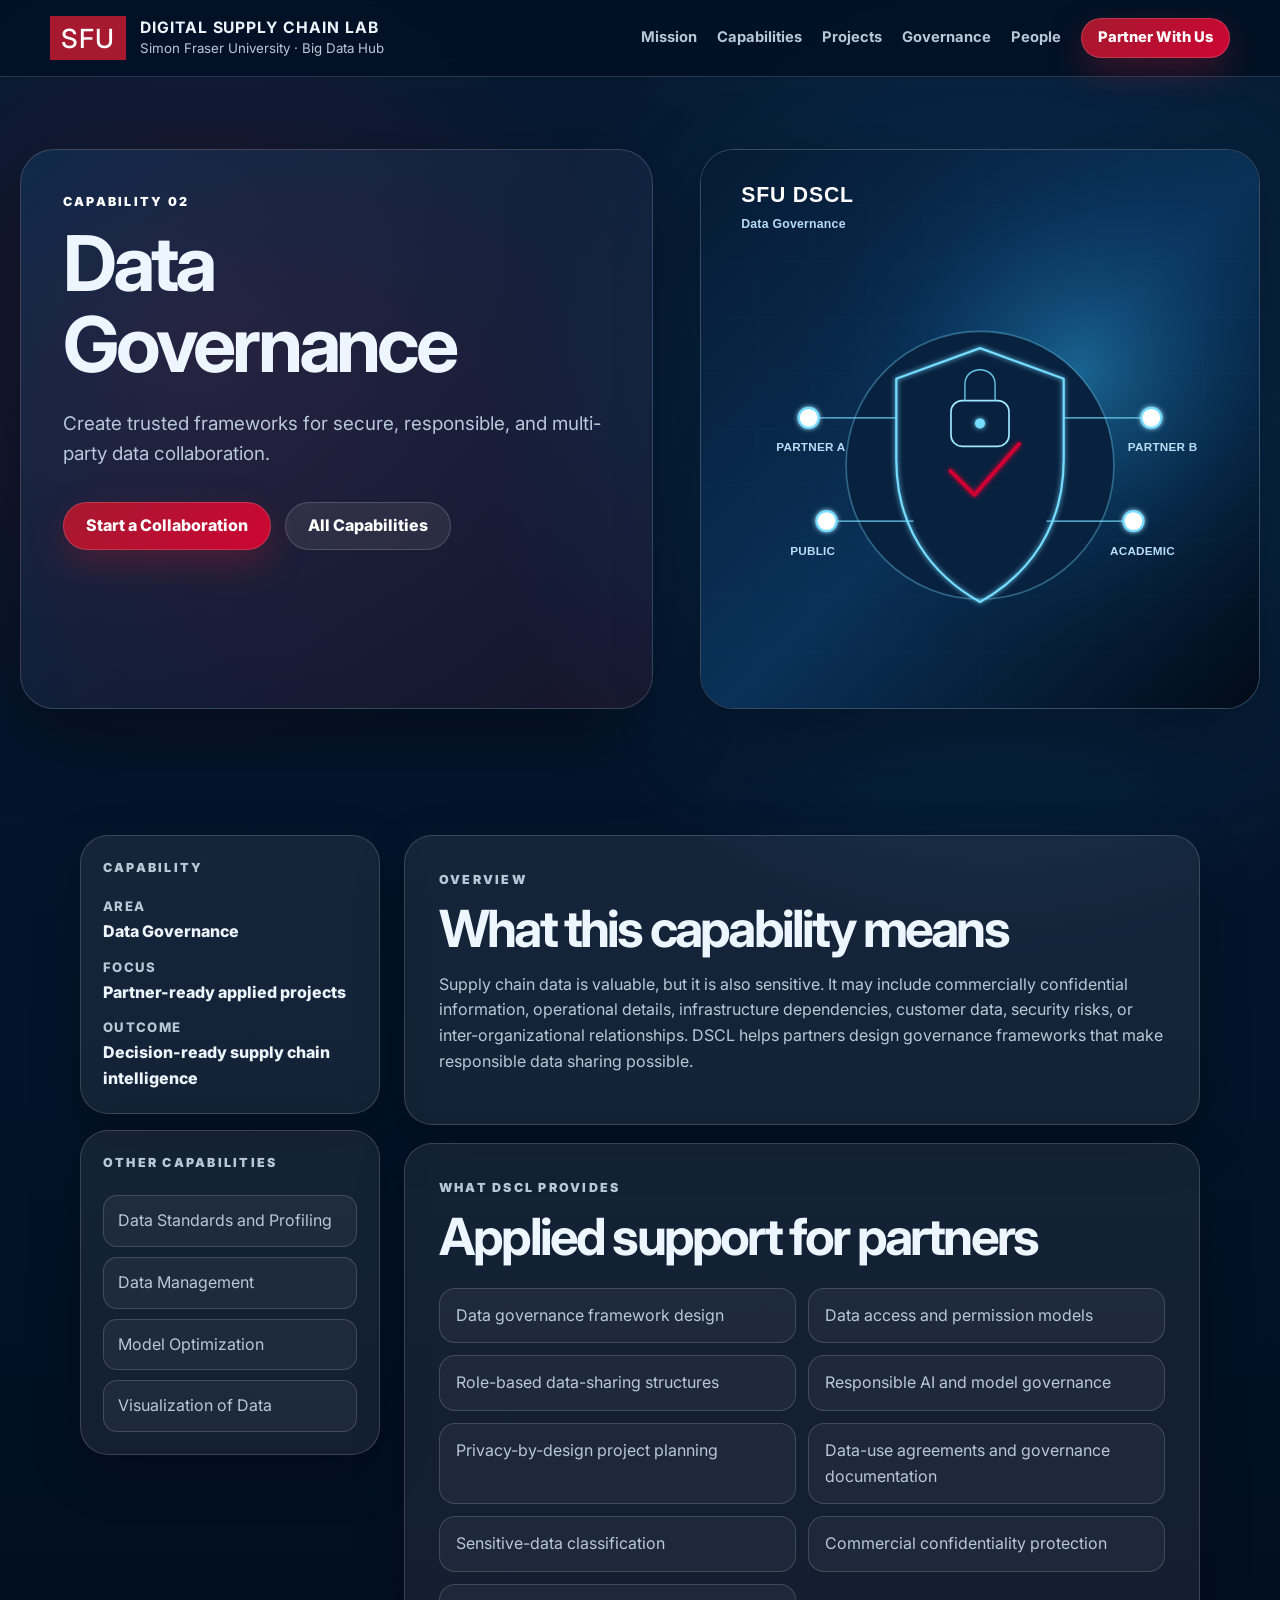
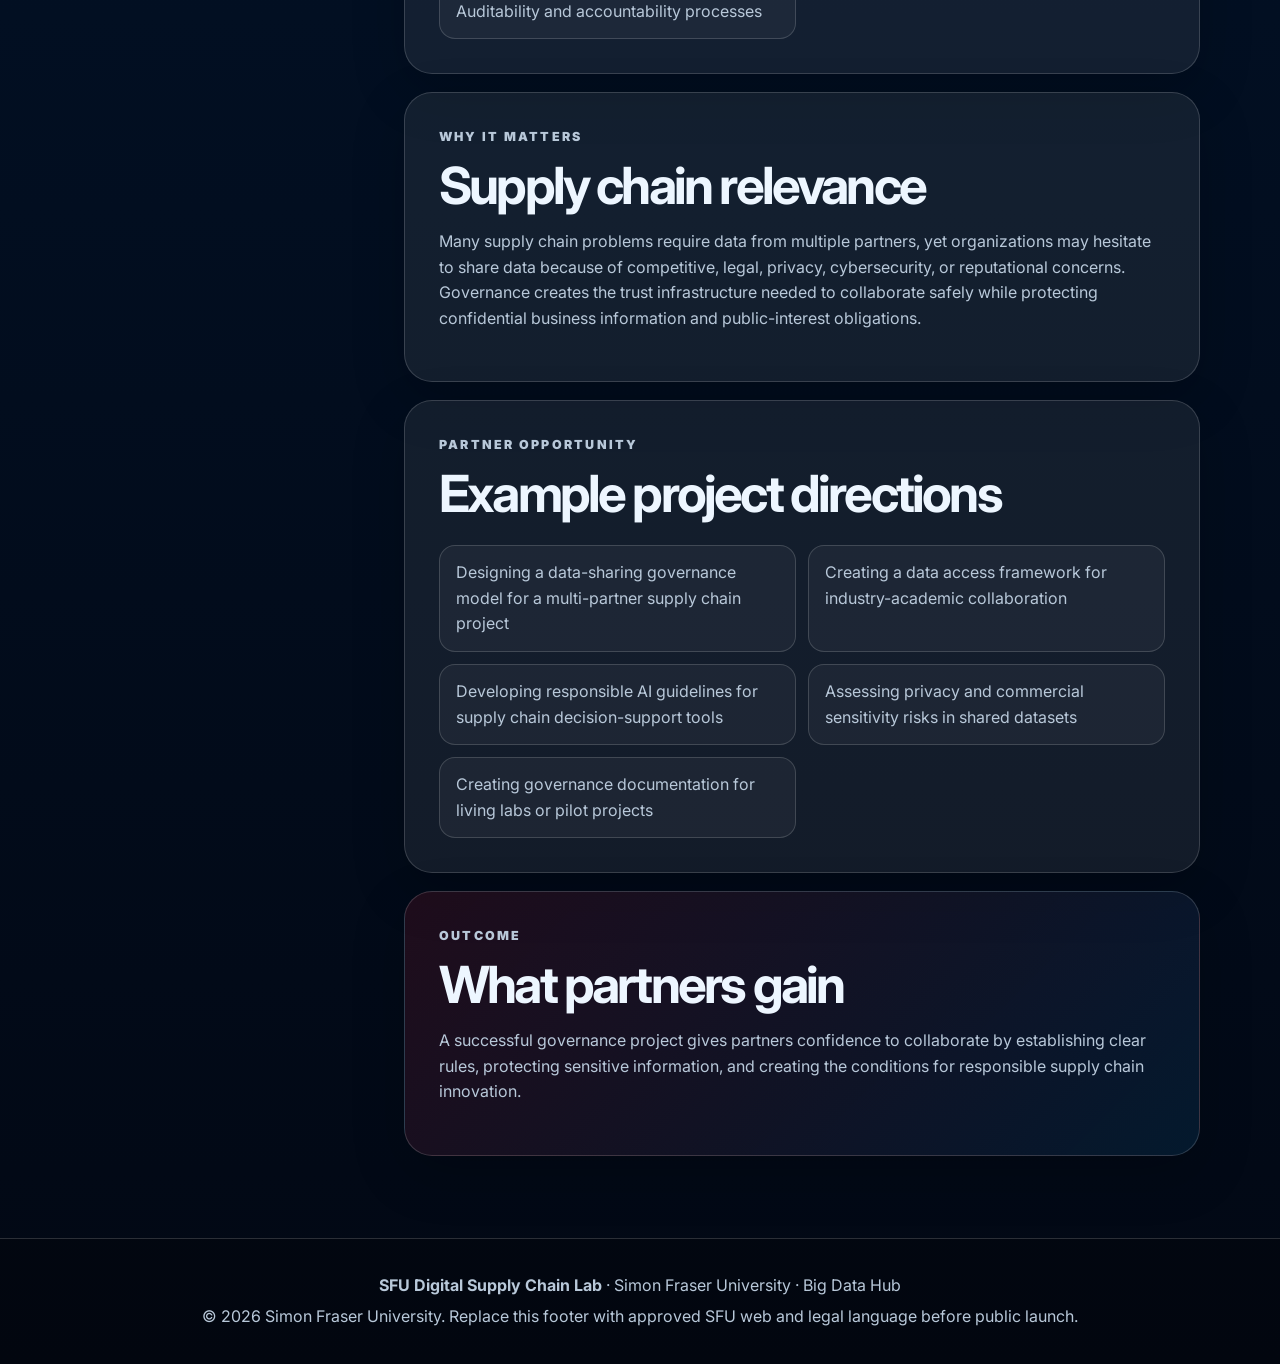
==== capabilities/data-governance.html @ 512e74b0 "added capabilities" ====
<!doctype html>
<html lang="en">
<head>
  <meta charset="utf-8" />
  <meta name="viewport" content="width=device-width, initial-scale=1" />
  <meta name="description" content="Create trusted frameworks for secure, responsible, and multi-party data collaboration." />
  <title>Data Governance | SFU Digital Supply Chain Lab</title>
  <link rel="preconnect" href="https://fonts.googleapis.com">
  <link rel="preconnect" href="https://fonts.gstatic.com" crossorigin>
  <link href="https://fonts.googleapis.com/css2?family=Inter:wght@400;600;700;800;900&display=swap" rel="stylesheet">
  <link rel="stylesheet" href="../styles.css" />
</head>
<body>
  <header class="site-header" id="top">
    <nav class="nav" aria-label="Primary navigation">
      <a class="brand" href="../index.html" aria-label="SFU Digital Supply Chain Lab home">
        <span class="sfu-mark">SFU</span>
        <span class="brand-text"><strong>Digital Supply Chain Lab</strong><small>Simon Fraser University · Big Data Hub</small></span>
      </a>
      <button class="nav-toggle" aria-expanded="false" aria-controls="nav-links">Menu</button>
      <div class="nav-links" id="nav-links">
        <a href="../index.html#mission">Mission</a>
        <a href="index.html">Capabilities</a>
        <a href="../index.html#projects">Projects</a>
        <a href="../index.html#governance">Governance</a>
        <a href="../index.html#people">People</a>
        <a class="button small" href="../index.html#contact">Partner With Us</a>
      </div>
    </nav>
  </header>

  <main>
    <section class="project-hero capability-hero">
      <div class="project-hero-copy">
        <p class="eyebrow">Capability 02</p>
        <h1>Data Governance</h1>
        <p class="lead">Create trusted frameworks for secure, responsible, and multi-party data collaboration.</p>
        <div class="hero-actions">
          <a class="button" href="../index.html#contact">Start a Collaboration</a>
          <a class="button secondary" href="index.html">All Capabilities</a>
        </div>
      </div>
      <div class="project-hero-card capability-image" aria-label="Capability illustration">
        <img src="../assets/capability-data-governance.svg" alt="Illustration of data governance with a shield, lock, and trusted multi-party data sharing" />
      </div>
    </section>

    <section class="section project-layout capability-layout">
      <aside class="project-sidebar" aria-label="Capability navigation">
        <div class="sidebar-card">
          <p class="eyebrow">Capability</p>
          <dl>
            <div><dt>Area</dt><dd>Data Governance</dd></div>
            <div><dt>Focus</dt><dd>Partner-ready applied projects</dd></div>
            <div><dt>Outcome</dt><dd>Decision-ready supply chain intelligence</dd></div>
          </dl>
        </div>
        <div class="sidebar-card capability-links">
          <p class="eyebrow">Other capabilities</p>
            <a href="data-standards-profiling.html">Data Standards and Profiling</a>
            <a href="data-management.html">Data Management</a>
            <a href="model-optimization.html">Model Optimization</a>
            <a href="data-visualization.html">Visualization of Data</a>
        </div>
      </aside>

      <div class="project-main">
        <article class="content-panel">
          <p class="eyebrow">Overview</p>
          <h2>What this capability means</h2>
          <p>Supply chain data is valuable, but it is also sensitive. It may include commercially confidential information, operational details, infrastructure dependencies, customer data, security risks, or inter-organizational relationships. DSCL helps partners design governance frameworks that make responsible data sharing possible.</p>
        </article>

        <article class="content-panel">
          <p class="eyebrow">What DSCL Provides</p>
          <h2>Applied support for partners</h2>
          <ul class="check-list">
              <li>Data governance framework design</li>
              <li>Data access and permission models</li>
              <li>Role-based data-sharing structures</li>
              <li>Responsible AI and model governance</li>
              <li>Privacy-by-design project planning</li>
              <li>Data-use agreements and governance documentation</li>
              <li>Sensitive-data classification</li>
              <li>Commercial confidentiality protection</li>
              <li>Auditability and accountability processes</li>
          </ul>
        </article>

        <article class="content-panel">
          <p class="eyebrow">Why It Matters</p>
          <h2>Supply chain relevance</h2>
          <p>Many supply chain problems require data from multiple partners, yet organizations may hesitate to share data because of competitive, legal, privacy, cybersecurity, or reputational concerns. Governance creates the trust infrastructure needed to collaborate safely while protecting confidential business information and public-interest obligations.</p>
        </article>

        <article class="content-panel">
          <p class="eyebrow">Partner Opportunity</p>
          <h2>Example project directions</h2>
          <ul class="check-list">
              <li>Designing a data-sharing governance model for a multi-partner supply chain project</li>
              <li>Creating a data access framework for industry-academic collaboration</li>
              <li>Developing responsible AI guidelines for supply chain decision-support tools</li>
              <li>Assessing privacy and commercial sensitivity risks in shared datasets</li>
              <li>Creating governance documentation for living labs or pilot projects</li>
          </ul>
        </article>

        <article class="content-panel outcome-panel">
          <p class="eyebrow">Outcome</p>
          <h2>What partners gain</h2>
          <p>A successful governance project gives partners confidence to collaborate by establishing clear rules, protecting sensitive information, and creating the conditions for responsible supply chain innovation.</p>
        </article>
      </div>
    </section>
  </main>

  <footer class="footer">
    <p><strong>SFU Digital Supply Chain Lab</strong> · Simon Fraser University · Big Data Hub</p>
    <p>© <span id="year"></span> Simon Fraser University. Replace this footer with approved SFU web and legal language before public launch.</p>
  </footer>

  <script>
    const toggle = document.querySelector('.nav-toggle');
    const links = document.querySelector('.nav-links');
    toggle.addEventListener('click', () => {
      const isOpen = toggle.getAttribute('aria-expanded') === 'true';
      toggle.setAttribute('aria-expanded', String(!isOpen));
      links.classList.toggle('open');
    });
    document.getElementById('year').textContent = new Date().getFullYear();
  </script>
</body>
</html>
---- styles.css ----
:root {
  --sfu-red: #A6192E;
  --sfu-red-bright: #CC0633;
  --header-blue: #061A33;
  --deep-blue: #021024;
  --electric-blue: #19A7FF;
  --ink: #EDF6FF;
  --muted: #B8C8D9;
  --card: rgba(255, 255, 255, 0.07);
  --line: rgba(255, 255, 255, 0.16);
  --shadow: 0 28px 80px rgba(0, 0, 0, 0.36);
}
* { box-sizing: border-box; }
html { scroll-behavior: smooth; }
body {
  margin: 0;
  font-family: Inter, system-ui, -apple-system, BlinkMacSystemFont, "Segoe UI", sans-serif;
  color: var(--ink);
  background:
    radial-gradient(circle at 78% 15%, rgba(25, 167, 255, 0.20), transparent 32rem),
    radial-gradient(circle at 16% 12%, rgba(166, 25, 46, 0.18), transparent 26rem),
    linear-gradient(180deg, var(--header-blue), var(--deep-blue) 48%, #020814);
  line-height: 1.6;
}
a { color: inherit; text-decoration: none; }
img { max-width: 100%; display: block; }
.site-header {
  position: sticky;
  top: 0;
  z-index: 20;
  background: rgba(2, 16, 36, 0.88);
  backdrop-filter: blur(16px);
  border-bottom: 1px solid var(--line);
}
.nav {
  width: min(1180px, calc(100% - 32px));
  margin: 0 auto;
  min-height: 76px;
  display: flex;
  align-items: center;
  justify-content: space-between;
  gap: 24px;
}
.brand { display: flex; align-items: center; gap: 14px; }
.sfu-mark {
  display: inline-grid;
  place-items: center;
  width: 76px;
  height: 44px;
  background: var(--sfu-red);
  color: #fff;
  font-size: 1.65rem;
  letter-spacing: 0.05em;
  font-weight: 500;
}
.brand-text { display: grid; line-height: 1.15; }
.brand-text strong { font-size: 0.98rem; text-transform: uppercase; letter-spacing: 0.06em; }
.brand-text small { color: var(--muted); margin-top: 4px; }
.nav-links { display: flex; align-items: center; gap: 20px; font-weight: 700; font-size: 0.92rem; }
.nav-links a:not(.button) { color: var(--muted); }
.nav-links a:hover { color: #fff; }
.nav-toggle { display: none; }
.button {
  display: inline-flex;
  align-items: center;
  justify-content: center;
  min-height: 48px;
  padding: 0 22px;
  border-radius: 999px;
  background: linear-gradient(135deg, var(--sfu-red), var(--sfu-red-bright));
  color: #fff;
  font-weight: 800;
  box-shadow: 0 14px 34px rgba(166, 25, 46, 0.35);
  border: 1px solid rgba(255, 255, 255, 0.16);
}
.button.secondary { background: rgba(255, 255, 255, 0.08); box-shadow: none; }
.button.small { min-height: 40px; padding: 0 16px; }
.hero {
  width: min(1240px, calc(100% - 32px));
  margin: 0 auto;
  padding: 74px 0 54px;
  display: grid;
  grid-template-columns: 0.8fr 1.2fr;
  gap: 38px;
  align-items: center;
}
.hero-copy { padding: 26px 0; }
.eyebrow {
  margin: 0 0 12px;
  color: #fff;
  text-transform: uppercase;
  letter-spacing: 0.18em;
  font-weight: 900;
  font-size: 0.78rem;
}
h1, h2, h3 { line-height: 1.05; margin: 0; }
/*h1 { font-size: clamp(3rem, 7vw, 6.7rem); letter-spacing: -0.075em; max-width: 780px; }*/
h1, h2 { font-size: clamp(2rem, 4vw, 4.1rem); letter-spacing: -0.055em; }
h3 { font-size: 1.25rem; letter-spacing: -0.025em; }
.lead { margin: 24px 0 0; color: var(--muted); font-size: 1.18rem; max-width: 620px; }
.hero-actions { margin-top: 32px; display: flex; gap: 14px; flex-wrap: wrap; }
.hero-media {
  overflow: hidden;
  border-radius: 30px;
  border: 1px solid var(--line);
  box-shadow: var(--shadow);
  background: rgba(255, 255, 255, 0.04);
}
.hero-media img { width: 100%; height: 100%; object-fit: cover; }
.section { width: min(1120px, calc(100% - 32px)); margin: 0 auto; padding: 82px 0; }
.section-label { color: var(--electric-blue); font-weight: 900; text-transform: uppercase; letter-spacing: 0.18em; margin-bottom: 24px; }
.two-column { display: grid; grid-template-columns: 0.8fr 1.2fr; gap: 56px; align-items: start; }
.section-content p, .governance-list li { color: var(--muted); font-size: 1.03rem; }
.section-heading { max-width: 760px; margin-bottom: 34px; }
.card-grid { display: grid; grid-template-columns: repeat(4, 1fr); gap: 16px; }
.card, .partner-grid > div, .profile-card, .cta {
  background: var(--card);
  border: 1px solid var(--line);
  border-radius: 28px;
  box-shadow: 0 18px 54px rgba(0,0,0,0.20);
}
.card { padding: 24px; }
.icon { color: var(--electric-blue); font-weight: 900; display: block; margin-bottom: 40px; }
.card p, .partner-grid p, .profile-card p, .cta p { color: var(--muted); }
.timeline { list-style: none; counter-reset: step; display: grid; gap: 14px; padding: 0; margin: 0; }
.timeline li {
  counter-increment: step;
  display: grid;
  grid-template-columns: 60px 0.55fr 1.2fr;
  gap: 20px;
  align-items: center;
  padding: 20px;
  border: 1px solid var(--line);
  border-radius: 22px;
  background: rgba(255, 255, 255, 0.045);
}
.timeline li::before {
  content: counter(step, decimal-leading-zero);
  width: 46px;
  height: 46px;
  border-radius: 50%;
  display: grid;
  place-items: center;
  background: rgba(25, 167, 255, 0.13);
  color: var(--electric-blue);
  font-weight: 900;
  border: 1px solid rgba(25, 167, 255, 0.3);
}
.timeline span { color: var(--muted); }
.governance {
  width: 100%;
  padding-inline: max(16px, calc((100% - 1120px) / 2));
  background: linear-gradient(135deg, rgba(166, 25, 46, 0.18), rgba(25, 167, 255, 0.10));
  border-block: 1px solid var(--line);
}
.governance ul { padding-left: 1.2rem; }
.partner-grid { display: grid; grid-template-columns: repeat(4, 1fr); gap: 16px; }
.partner-grid > div { padding: 24px; }
.profile-card { padding: 34px; display: grid; grid-template-columns: 120px 1fr; gap: 30px; align-items: start; }
.profile-photo {
  width: 112px;
  height: 112px;
  border-radius: 28px;
  display: grid;
  place-items: center;
  background: linear-gradient(135deg, var(--sfu-red), #0d7ac3);
  font-size: 2rem;
  font-weight: 900;
}
.cta { width: min(1120px, calc(100% - 32px)); margin: 38px auto 86px; padding: 38px; display: flex; align-items: center; justify-content: space-between; gap: 28px; }
.cta div { max-width: 720px; }
.footer { border-top: 1px solid var(--line); padding: 28px 16px; text-align: center; color: var(--muted); background: rgba(0,0,0,0.25); }
.footer p { margin: 6px 0; }
@media (max-width: 980px) {
  .nav-toggle { display: inline-flex; padding: 10px 14px; border-radius: 999px; border: 1px solid var(--line); background: rgba(255,255,255,0.08); color: #fff; font-weight: 800; }
  .nav-links { position: absolute; inset: 76px 16px auto 16px; display: none; flex-direction: column; align-items: stretch; padding: 18px; border: 1px solid var(--line); border-radius: 20px; background: rgba(2,16,36,0.98); }
  .nav-links.open { display: flex; }
  .hero, .two-column, .profile-card { grid-template-columns: 1fr; }
  .card-grid, .partner-grid { grid-template-columns: repeat(2, 1fr); }
  .timeline li { grid-template-columns: 52px 1fr; }
  .timeline span { grid-column: 2; }
  .cta { flex-direction: column; align-items: flex-start; }
}
@media (max-width: 620px) {
  .brand-text small { display: none; }
  .sfu-mark { width: 62px; height: 38px; font-size: 1.35rem; }
  .hero { padding-top: 42px; }
  .card-grid, .partner-grid { grid-template-columns: 1fr; }
  .section { padding: 58px 0; }
  .timeline li { grid-template-columns: 1fr; }
  .timeline span { grid-column: auto; }
  .profile-card, .cta { padding: 24px; }
}

/* Project page template */
.project-hero {
  width: min(1240px, calc(100% - 32px));
  margin: 0 auto;
  padding: 72px 0 44px;
  display: grid;
  grid-template-columns: 1.05fr 0.95fr;
  gap: 34px;
  align-items: stretch;
}
.project-hero-copy {
  padding: 42px;
  border: 1px solid var(--line);
  border-radius: 34px;
  background: linear-gradient(135deg, rgba(255,255,255,0.08), rgba(255,255,255,0.03));
  box-shadow: var(--shadow);
}
.project-hero h1 { font-size: clamp(3rem, 6vw, 6rem); }
.project-hero-card {
  overflow: hidden;
  border: 1px solid var(--line);
  border-radius: 34px;
  background: rgba(255,255,255,0.05);
  box-shadow: var(--shadow);
}
.project-hero-card img { height: 100%; width: 100%; object-fit: cover; }
.project-meta-grid {
  display: grid;
  grid-template-columns: repeat(3, 1fr);
  gap: 12px;
  margin-top: 34px;
}
.project-meta-grid div {
  padding: 18px;
  border: 1px solid var(--line);
  border-radius: 20px;
  background: rgba(255,255,255,0.06);
}
.project-meta-grid span, .sidebar-card dt, .link-card span, .link-card small {
  display: block;
  color: var(--muted);
  font-size: 0.82rem;
  text-transform: uppercase;
  letter-spacing: 0.10em;
  font-weight: 800;
}
.project-meta-grid strong { display: block; margin-top: 6px; font-size: 1.15rem; }
.project-layout {
  display: grid;
  grid-template-columns: 300px 1fr;
  gap: 24px;
  align-items: start;
}
.project-sidebar {
  position: sticky;
  top: 98px;
  display: grid;
  gap: 16px;
}
.sidebar-card, .content-panel {
  border: 1px solid var(--line);
  border-radius: 28px;
  background: var(--card);
  box-shadow: 0 18px 54px rgba(0,0,0,0.20);
}
.sidebar-card { padding: 22px; }
.sidebar-card dl { margin: 18px 0 0; display: grid; gap: 12px; }
.sidebar-card dt { margin-bottom: 2px; }
.sidebar-card dd { margin: 0; font-weight: 800; }
.sidebar-card p { color: var(--muted); }
.project-main { display: grid; gap: 18px; }
.content-panel { padding: 34px; }
.content-panel p { color: var(--muted); }
.status-pill {
  display: inline-flex;
  align-items: center;
  min-height: 32px;
  padding: 0 12px;
  border-radius: 999px;
  border: 1px solid rgba(255,255,255,0.18);
  font-size: 0.86rem;
}
.status-pill.seeking { background: rgba(25,167,255,0.14); color: #dff4ff; }
.status-pill.funded { background: rgba(166,25,46,0.24); color: #fff; }
.status-pill.delivered { background: rgba(255,255,255,0.14); color: #fff; }
.funding-list, .people-grid, .link-card-grid, .media-grid, .logo-wall {
  display: grid;
  gap: 14px;
  margin-top: 20px;
}
.funding-list { grid-template-columns: repeat(2, 1fr); }
.funding-list > div, .person-card, .link-card, .media-grid figure, .logo-wall > div {
  border: 1px solid var(--line);
  border-radius: 22px;
  background: rgba(255,255,255,0.045);
}
.funding-list > div, .person-card, .link-card { padding: 20px; }
.people-grid.compact { grid-template-columns: repeat(2, 1fr); }
.person-card { display: grid; grid-template-columns: 74px 1fr; gap: 16px; align-items: start; }
.profile-photo.small { width: 68px; height: 68px; border-radius: 18px; font-size: 1.1rem; }
.link-card-grid { grid-template-columns: repeat(3, 1fr); }
.link-card { transition: transform 160ms ease, border-color 160ms ease; }
.link-card:hover { transform: translateY(-3px); border-color: rgba(25,167,255,0.55); }
.link-card strong { display: block; margin: 10px 0; font-size: 1.05rem; }
.media-grid { grid-template-columns: repeat(3, 1fr); }
.media-grid figure { margin: 0; overflow: hidden; }
.media-placeholder {
  min-height: 210px;
  display: grid;
  place-items: center;
  background: linear-gradient(135deg, rgba(25,167,255,0.20), rgba(166,25,46,0.20));
  color: #fff;
  font-weight: 900;
  letter-spacing: 0.12em;
  text-transform: uppercase;
}
.media-grid figcaption { color: var(--muted); padding: 14px 16px 18px; }
.logo-wall { grid-template-columns: repeat(4, 1fr); }
.logo-wall > div {
  min-height: 104px;
  display: grid;
  place-items: center;
  color: var(--muted);
  font-weight: 900;
  background: rgba(255,255,255,0.08);
}
@media (max-width: 980px) {
  .project-hero, .project-layout { grid-template-columns: 1fr; }
  .project-sidebar { position: static; }
  .project-meta-grid, .funding-list, .people-grid.compact, .link-card-grid, .media-grid { grid-template-columns: 1fr; }
  .logo-wall { grid-template-columns: repeat(2, 1fr); }
}
@media (max-width: 620px) {
  .project-hero-copy, .content-panel { padding: 24px; }
  .logo-wall { grid-template-columns: 1fr; }
}


/* Capability pages */
.capability-hero .project-hero-copy {
  background: linear-gradient(135deg, rgba(25,167,255,0.12), rgba(166,25,46,0.12));
}
.capability-grid {
  display: grid;
  grid-template-columns: repeat(5, 1fr);
  gap: 16px;
}
.capability-grid.compact { grid-template-columns: repeat(5, 1fr); }
.capability-card {
  display: block;
  min-height: 260px;
  padding: 24px;
  border: 1px solid var(--line);
  border-radius: 28px;
  background: var(--card);
  box-shadow: 0 18px 54px rgba(0,0,0,0.20);
  transition: transform 160ms ease, border-color 160ms ease, background 160ms ease;
}
.capability-card:hover {
  transform: translateY(-4px);
  border-color: rgba(25,167,255,0.55);
  background: rgba(255,255,255,0.10);
}
.capability-card p, .lead-small, .check-list li { color: var(--muted); }
.lead-small { max-width: 760px; font-size: 1.05rem; }
.section-actions { margin-top: 28px; }
.check-list {
  display: grid;
  grid-template-columns: repeat(2, 1fr);
  gap: 12px;
  padding: 0;
  margin: 24px 0 0;
  list-style: none;
}
.check-list li {
  padding: 14px 16px;
  border: 1px solid var(--line);
  border-radius: 16px;
  background: rgba(255,255,255,0.045);
}
.capability-links {
  display: grid;
  gap: 10px;
}
.capability-links a {
  display: block;
  padding: 12px 14px;
  border: 1px solid var(--line);
  border-radius: 14px;
  color: var(--muted);
  background: rgba(255,255,255,0.045);
}
.capability-links a:hover { color: #fff; border-color: rgba(25,167,255,0.55); }
.outcome-panel {
  background: linear-gradient(135deg, rgba(166,25,46,0.18), rgba(25,167,255,0.10));
}
@media (max-width: 1180px) {
  .capability-grid, .capability-grid.compact { grid-template-columns: repeat(3, 1fr); }
}
@media (max-width: 780px) {
  .capability-grid, .capability-grid.compact, .check-list { grid-template-columns: 1fr; }
  .capability-card { min-height: auto; }
}

.project-hero-card.capability-image {
  aspect-ratio: 1 / 1;
  width: 100%;
  max-width: 560px;
  min-height: 0;
  justify-self: end;
  align-self: center;
}
.project-hero-card.capability-image img {
  width: 100%;
  height: 100%;
  object-fit: contain;
  background: #061a33;
}
@media (max-width: 980px) {
  .project-hero-card.capability-image {
    justify-self: center;
    max-width: 640px;
  }
}
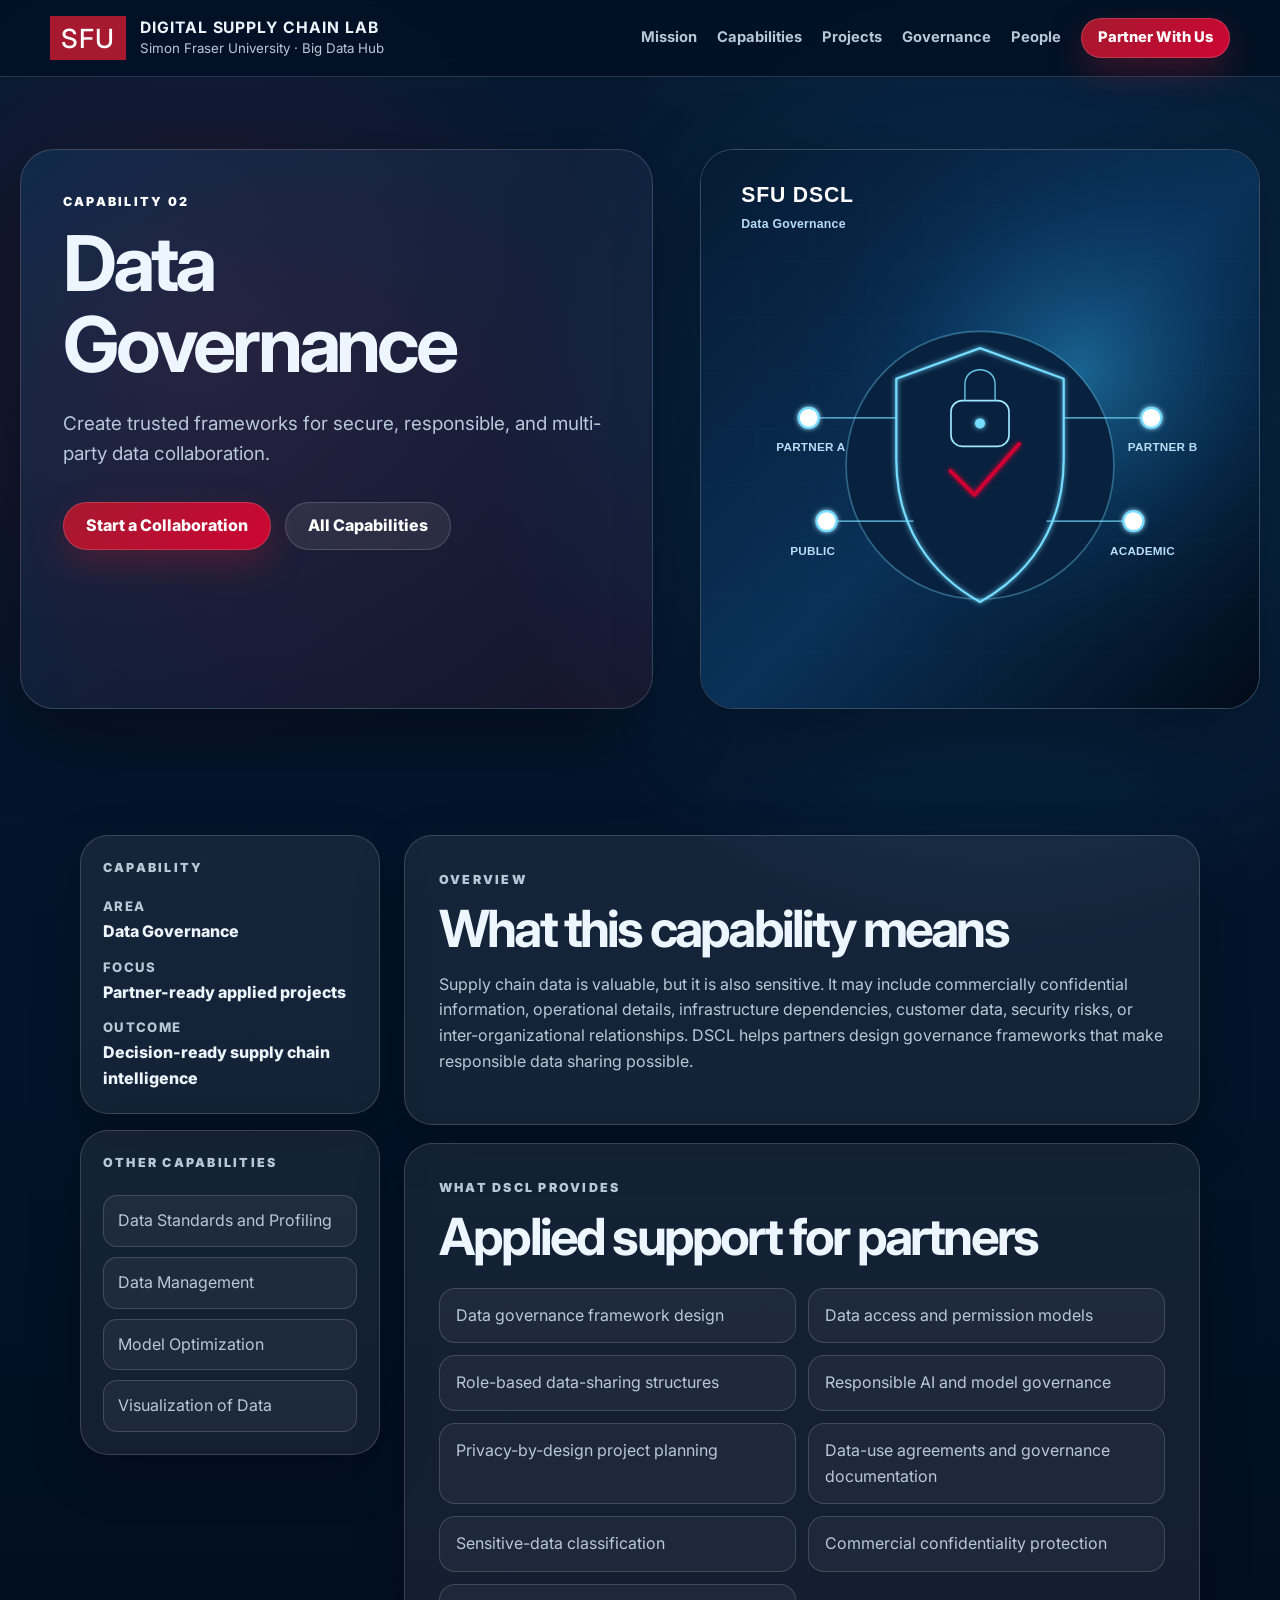
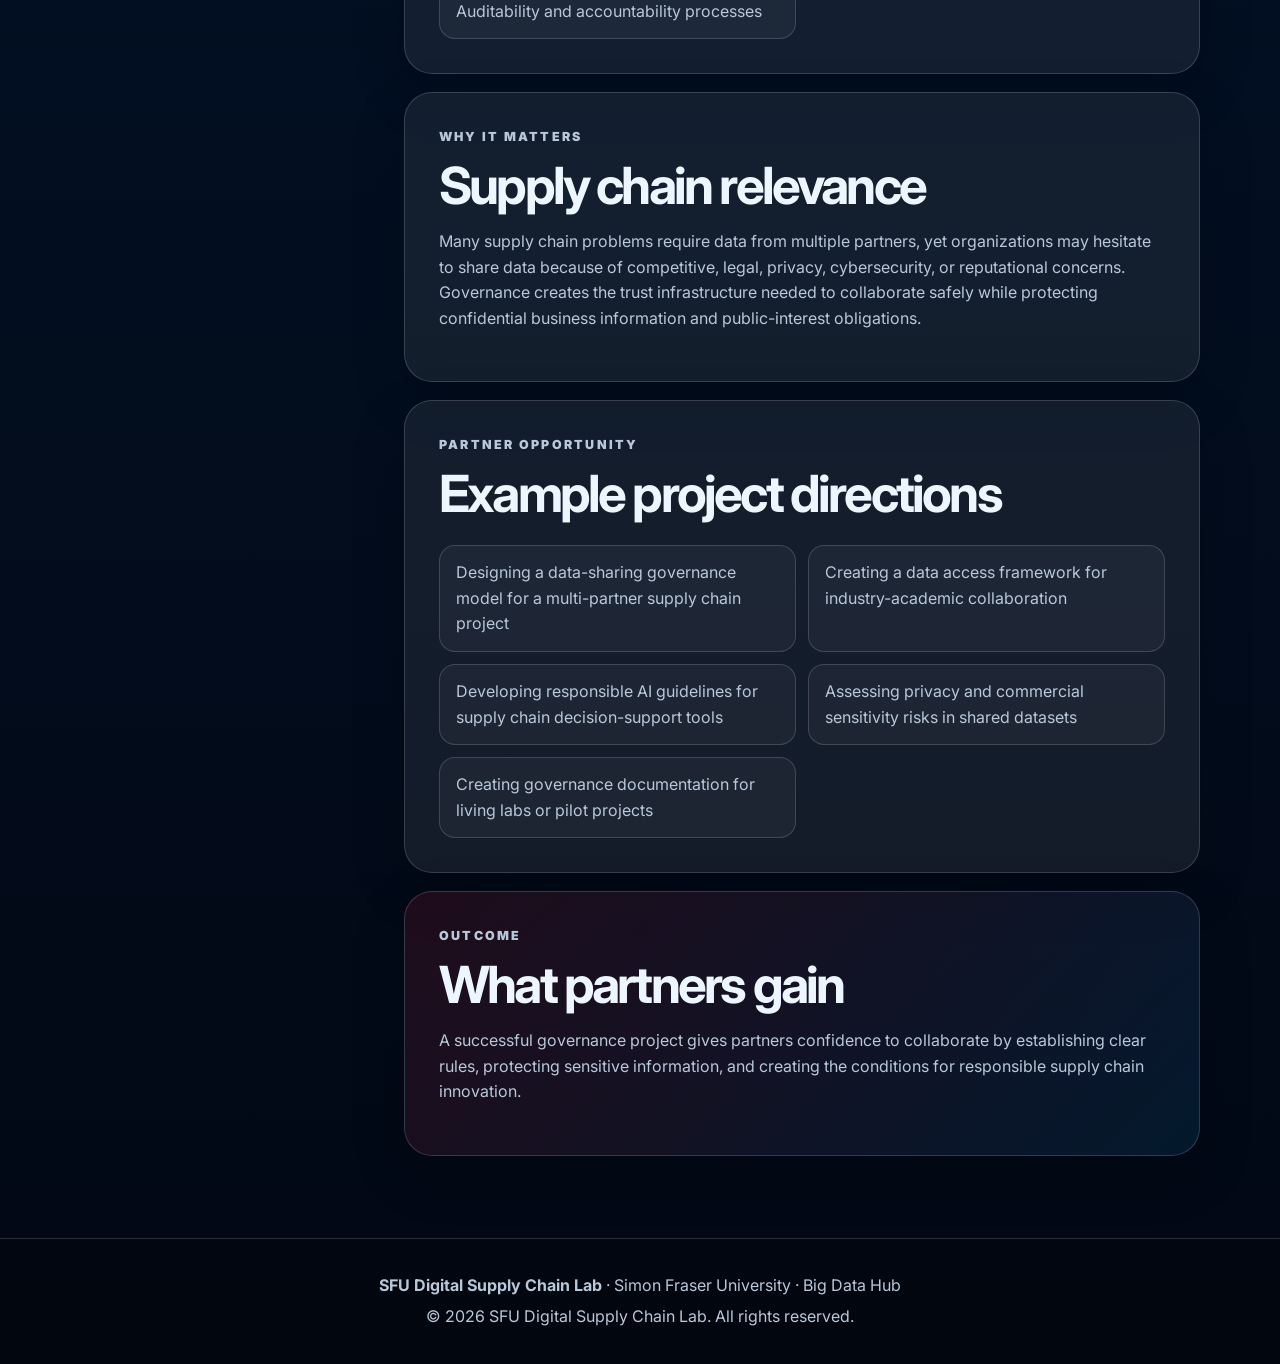
==== commit 61249ccb: "css and text fixes" ====
--- a/capabilities/data-governance.html
+++ b/capabilities/data-governance.html
@@ -20,7 +20,7 @@
       <button class="nav-toggle" aria-expanded="false" aria-controls="nav-links">Menu</button>
       <div class="nav-links" id="nav-links">
         <a href="../index.html#mission">Mission</a>
-        <a href="index.html">Capabilities</a>
+        <a href="../index.html#capabilities">Capabilities</a>
         <a href="../index.html#projects">Projects</a>
         <a href="../index.html#governance">Governance</a>
         <a href="../index.html#people">People</a>
@@ -116,7 +116,7 @@
 
   <footer class="footer">
     <p><strong>SFU Digital Supply Chain Lab</strong> · Simon Fraser University · Big Data Hub</p>
-    <p>© <span id="year"></span> Simon Fraser University. Replace this footer with approved SFU web and legal language before public launch.</p>
+    <p>© <span id="year"></span> SFU Digital Supply Chain Lab. All rights reserved.</p>
   </footer>
 
   <script>
